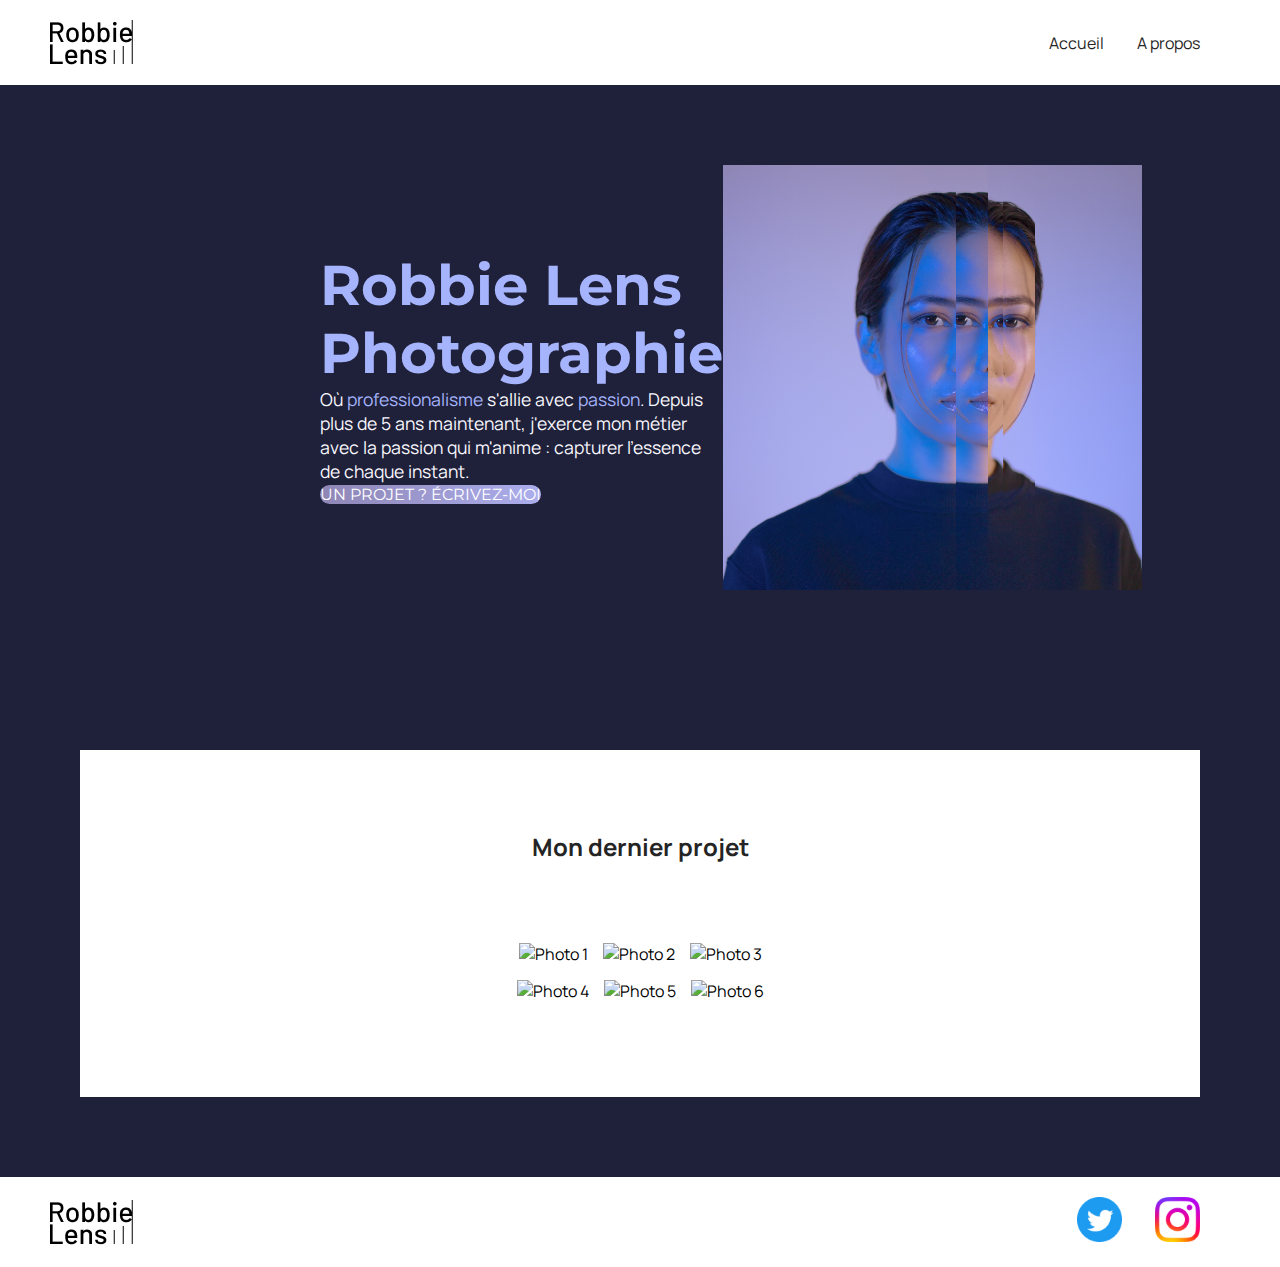
==== index.html @ 8a2fe7ed "Used flexbox to structure navigation bar, footer, home presentation and photo grid" ====
<!DOCTYPE html>
<html lang="fr">

<head>
    <meta charset="utf-8">
    <title>Accueil - Robbie Lens Photographie</title>
    <link href="style.css" rel="stylesheet">
    <link rel="preconnect" href="https://fonts.googleapis.com">
    <link rel="preconnect" href="https://fonts.gstatic.com" crossorigin>
    <link rel="preconnect" href="https://fonts.googleapis.com">
    <link rel="preconnect" href="https://fonts.gstatic.com" crossorigin>
    <link
        href="https://fonts.googleapis.com/css2?family=Manrope:wght@200;300;400;500;600;700;800&family=Montserrat:ital,wght@0,100;0,200;0,300;0,400;0,500;0,600;0,700;0,800;0,900;1,100;1,200;1,300;1,400;1,500;1,600;1,700;1,800;1,900&display=swap"
        rel="stylesheet">
</head>

<body>
    <!-- Ceci est un commentaire  -->
    <header>
        <nav>
            <img src="img/logo.png" alt="Robbie Lens logo">
            <div>
                <a href="index.html">Accueil</a>
                <a href="a-propos.html">A propos</a>
            </div>
        </nav>
    </header>
    <main>
        <section class="home-presentation">
            <div>
                <h1>Robbie Lens Photographie</h1>
                <p>
                    Où <em>professionalisme</em> s'allie avec <em>passion</em>. Depuis
                    plus de 5 ans maintenant, j'exerce mon métier avec la passion
                    qui m'anime : capturer l'essence de chaque instant.
                </p>
                <div>
                    <a class="cta" href="">UN PROJET ? ÉCRIVEZ-MOI</a>
                </div>
            </div>
            <img src="img/robbie-lens.png" alt="Robbie Lens picture" title="This is how I look like">
        </section>
        <section>
            <div class="photo-grid">
                <h2>Mon dernier projet</h2>
                <div>
                    <img src="./img/home/element-1.png" alt="Photo 1" title="Photo 1">
                    <img src="./img/home/element-2.png" alt="Photo 2" title="Photo 2">
                    <img src="./img/home/element-3.png" alt="Photo 3" title="Photo 3">
                </div>
                <div>
                    <img src="./img/home/element-4.png" alt="Photo 4" title="Photo 4">
                    <img src="./img/home/element-5.png" alt="Photo 5" title="Photo 5">
                    <img src="./img/home/element-6.png" alt="Photo 6" title="Photo 6">
                </div>
            </div>
        </section>
    </main>
    <footer>
        <img src="img/logo.png" alt="Robbie Lens logo">
        <div>
            <a target="_blank" href="https://twitter.com/" class="link-icon">
                <img src="img/twitter_circle_blue_logo.png" alt="Twitter logo" title="Jump to Twitter homepage">
            </a>
            <a target="_blank" href="https://www.instagram.com/" class="link-icon">
                <img src="img/instagram_gradient_glyph.png" alt="Instagram logo" title="Jump to Instagram homepage">
            </a>
        </div>
    </footer>
</body>

</html>
---- style.css ----
* {
    margin: 0;
}

body {
    /* Ici on utilise le sélecteur body pour appliquer une police et une taille par défaut pour les éléments */
    font-family: 'Manrope', sans-serif;
    font-size: 1em;
    background-color: #1F2039;
}

header,
footer {
    background-color: white;
    padding: 20px 50px;
    display: flex;
}

.cta {
    font-family: 'Montserrat', sans-serif;
    background: linear-gradient(to right, #8E86B5, #ACAEED);
    color: white;
    border-radius: 50px;
}

.cta:hover {
    background: linear-gradient(to right, #696484, #8788BA);
    text-decoration: none;
}

h1 {
    font-size: 3.5em;
    color: #A5B4FC;
    font-family: 'Montserrat', sans-serif;
}

p,
li {
    font-size: 1.1em;
    color: #F9F8FF;
}

h2 {
    color: #F9F8FF;
}

a {
    color: #242424;
    text-decoration: none;
}

a:hover {
    text-decoration: underline;
}

em {
    color: #A5B4FC;
    font-style: normal;
}

.about-block {
    border-right: 1px solid #A5B4FC;
    border-bottom: 1px solid #A5B4FC;
    padding: 50px;
}

.link-icon img {
    max-height: 45px;
    margin-right: 30px;
}

.link-icon:hover {
    opacity: 0.5;
}

section {
    padding: 80px;
}

.about-block h2 {
    margin-top: 30px;
}

.about-block ul {
    margin-top: 30px;
}

.a-propos-main {
    margin: auto;
    width: 50%
}

nav {
    width: 100%;
}

footer,
nav {
    display: flex;
    flex-direction: row;
    align-items: center;
    justify-content: space-between;
}

nav a {
    margin-right: 30px;
}


.photo-grid {
    background-color: white;
    padding: 80px;
}

.photo-grid h2 {
    color: #242424;
    text-align: center;
    margin-bottom: 80px;
}

.photo-grid div {
    display: flex;
    flex-direction: row;
    gap: 15px;
    justify-content: center;
    margin-bottom: 15px;
}

.home-presentation {
    display: flex;
    flex-direction: row;
    width: 50%;
    align-items: center;
    margin: auto;
}
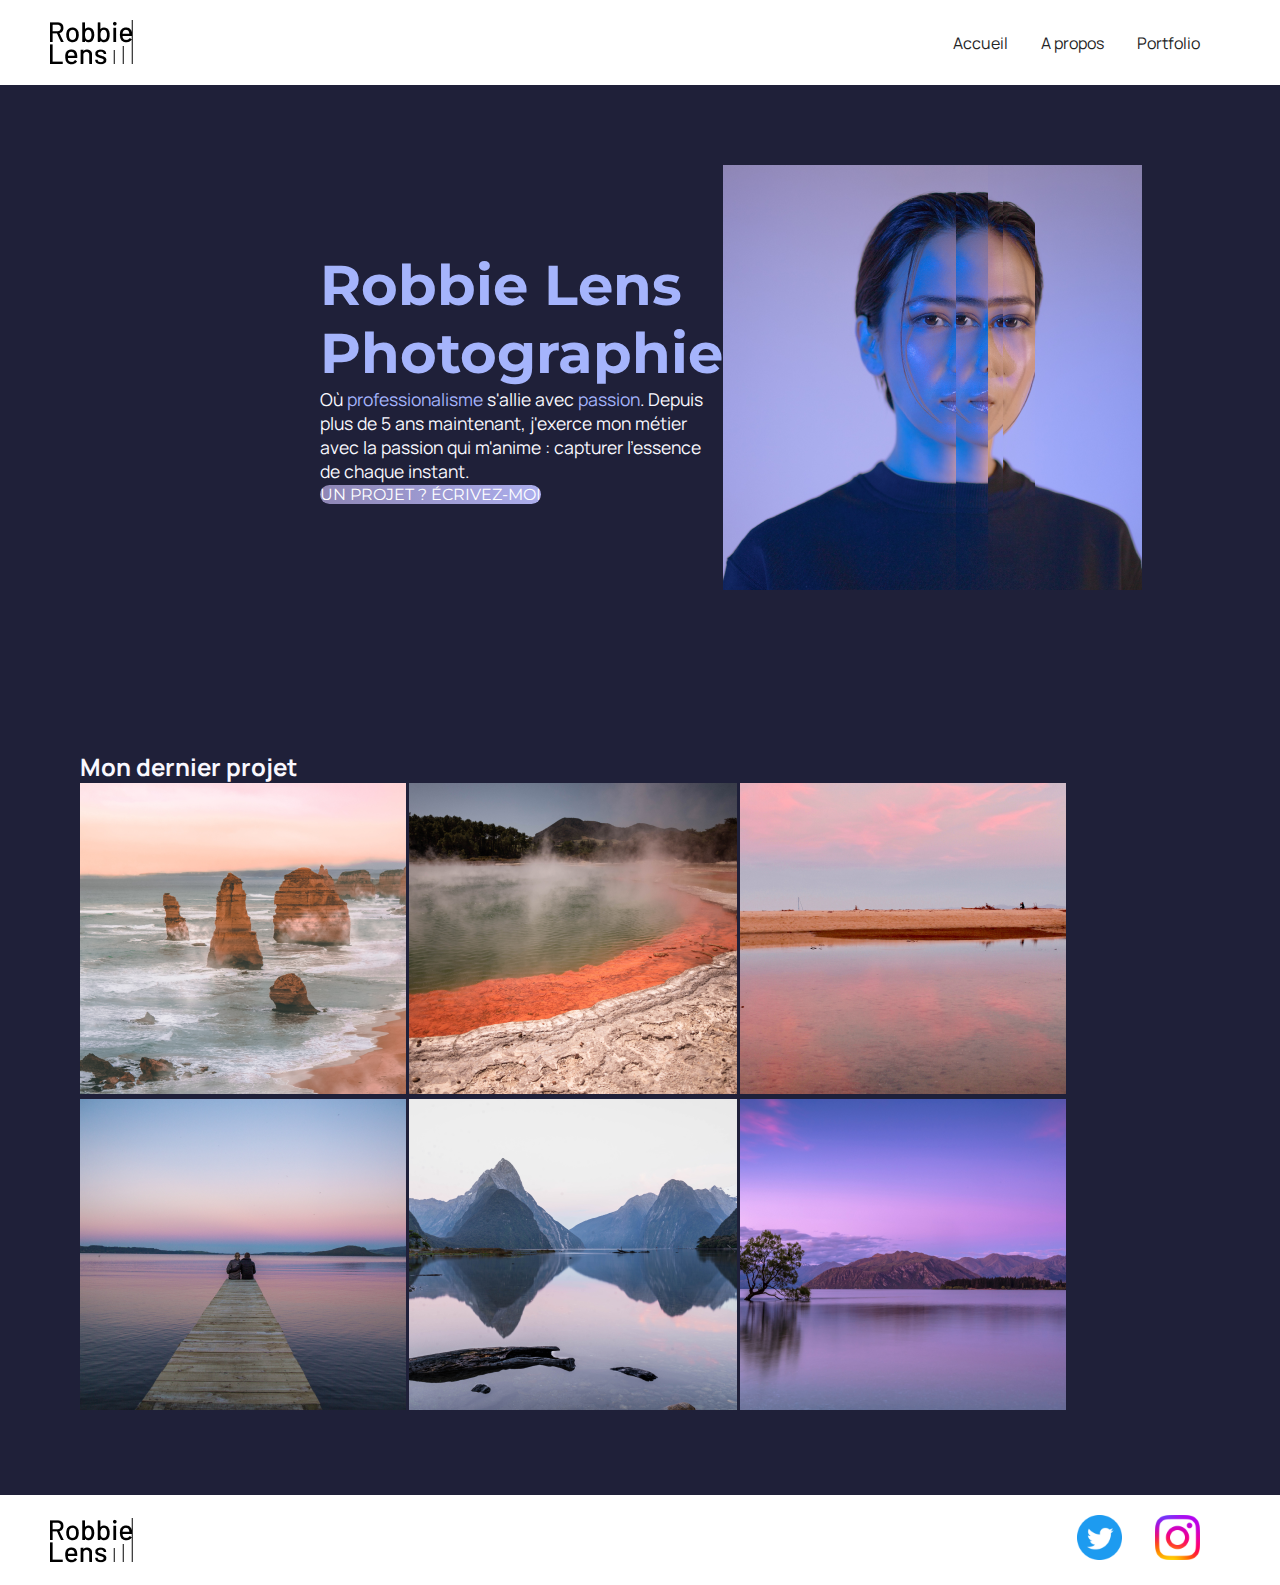
==== commit 9cd44437: "Included links to portfolio in home and a-propos" ====
--- a/index.html
+++ b/index.html
@@ -22,6 +22,7 @@
             <div>
                 <a href="index.html">Accueil</a>
                 <a href="a-propos.html">A propos</a>
+                <a href="portfolio.html">Portfolio</a>
             </div>
         </nav>
     </header>
@@ -41,17 +42,17 @@
             <img src="img/robbie-lens.png" alt="Robbie Lens picture" title="This is how I look like">
         </section>
         <section>
-            <div class="photo-grid">
+            <div class="home-photo-grid">
                 <h2>Mon dernier projet</h2>
                 <div>
-                    <img src="./img/home/element-1.png" alt="Photo 1" title="Photo 1">
-                    <img src="./img/home/element-2.png" alt="Photo 2" title="Photo 2">
-                    <img src="./img/home/element-3.png" alt="Photo 3" title="Photo 3">
+                    <img src="./img/home/element-1.png" alt="Twelve apostles - Australia" title="Twelve apostles - Australia">
+                    <img src="./img/home/element-2.png" alt="Wai-O-Tapu - New Zeland" title="Wai-O-Tapu - New Zeland">
+                    <img src="./img/home/element-3.png" alt="Abel Tasman National Parc - New Zeland" title="Abel Tasman National Parc - New Zeland">
                 </div>
                 <div>
-                    <img src="./img/home/element-4.png" alt="Photo 4" title="Photo 4">
-                    <img src="./img/home/element-5.png" alt="Photo 5" title="Photo 5">
-                    <img src="./img/home/element-6.png" alt="Photo 6" title="Photo 6">
+                    <img src="./img/home/element-4.png" alt="Rotorua Lake - New Zeland" title="Rotorua Lake - New Zeland">
+                    <img src="./img/home/element-5.png" alt="Milford Sound - New Zeland" title="Milford Sound - New Zeland">
+                    <img src="./img/home/element-6.png" alt="Wanaka Lake- New Zeland" title="Wanaka Lake- New Zeland">
                 </div>
             </div>
         </section>
--- a/style.css
+++ b/style.css
@@ -13,7 +13,6 @@
 footer {
     background-color: white;
     padding: 20px 50px;
-    display: flex;
 }
 
 .cta {
@@ -106,7 +105,6 @@
     margin-right: 30px;
 }
 
-
 .photo-grid {
     background-color: white;
     padding: 80px;
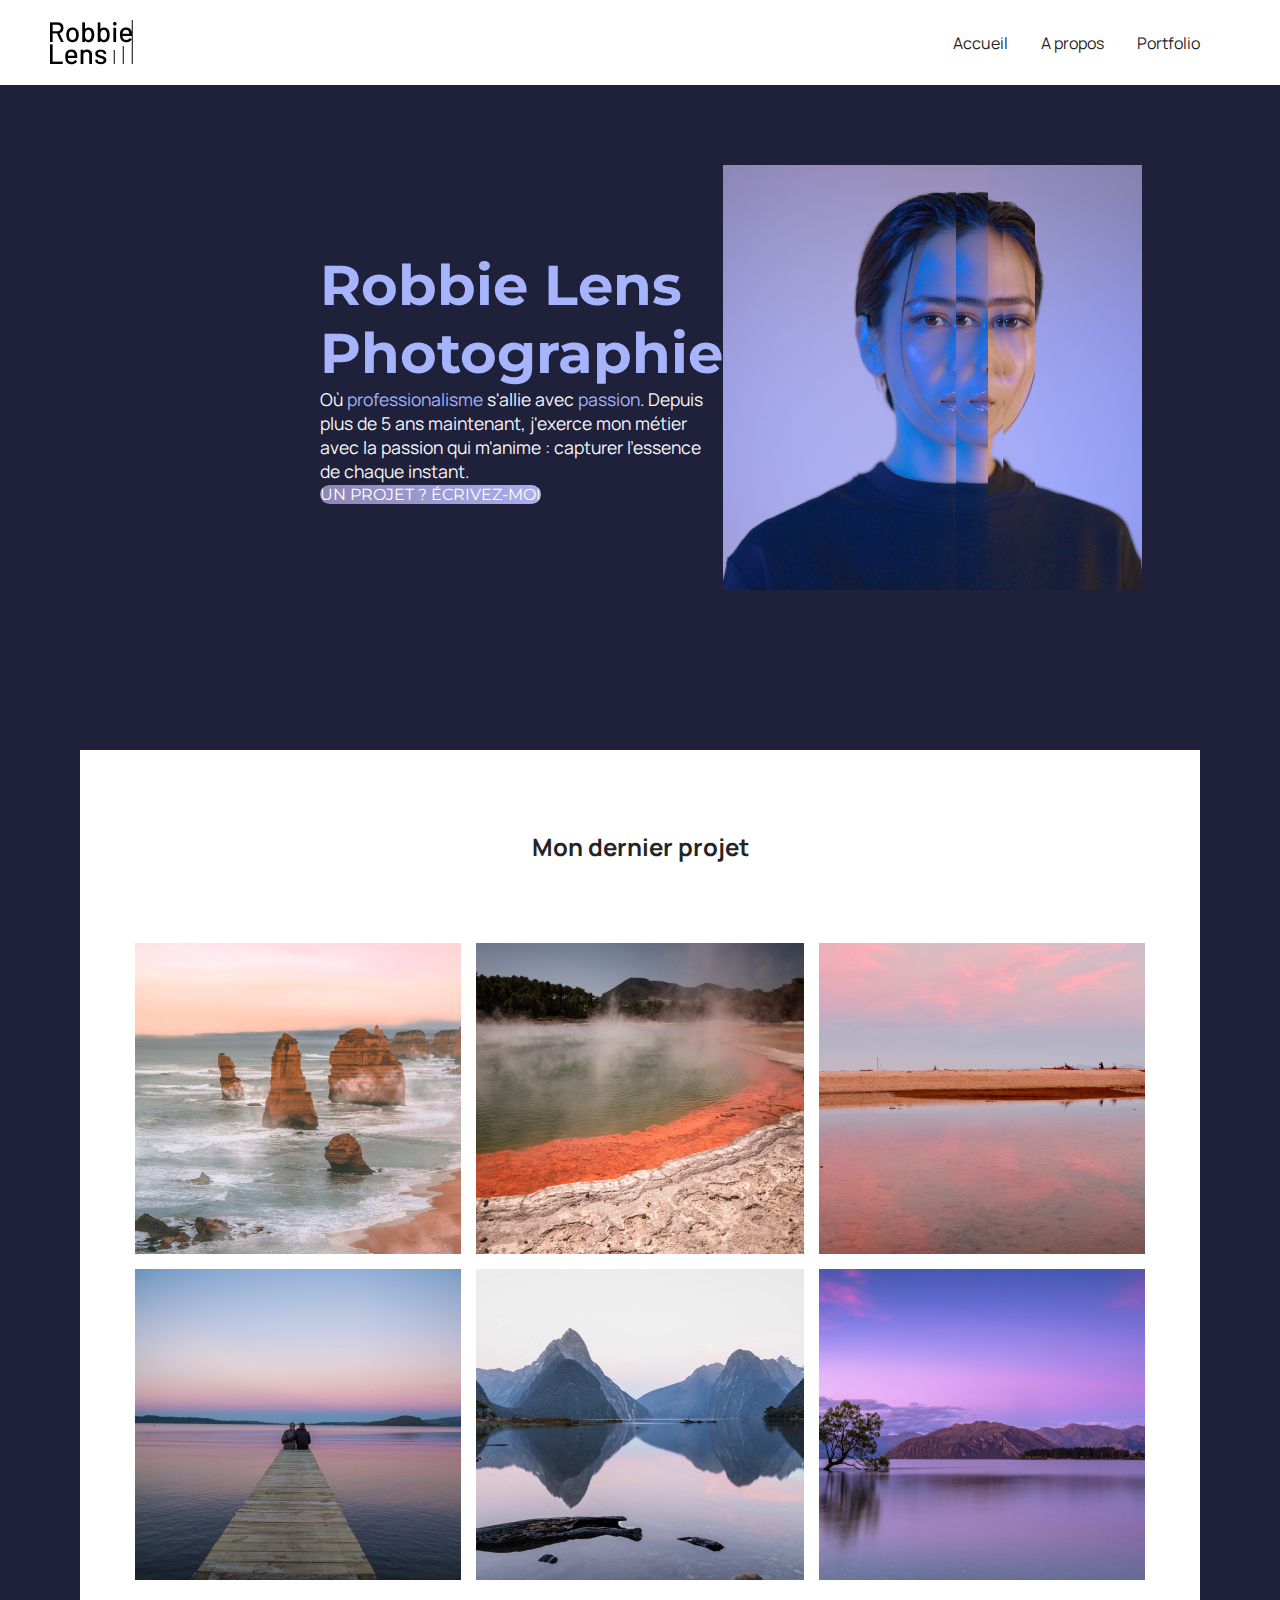
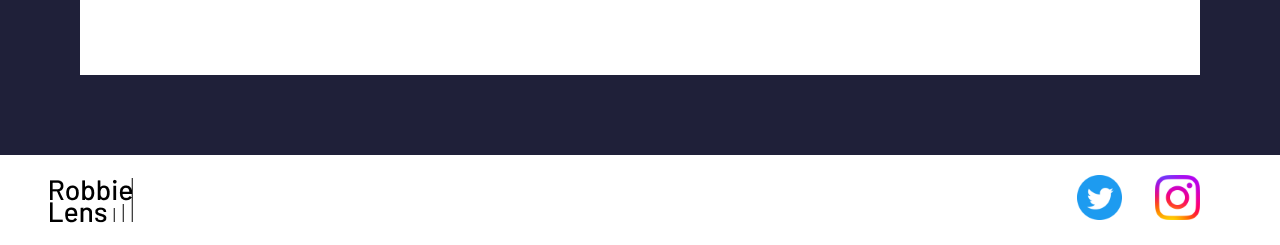
==== commit 14ce9723: "Formatted index and portfolio" ====
--- a/index.html
+++ b/index.html
@@ -45,13 +45,17 @@
             <div class="home-photo-grid">
                 <h2>Mon dernier projet</h2>
                 <div>
-                    <img src="./img/home/element-1.png" alt="Twelve apostles - Australia" title="Twelve apostles - Australia">
+                    <img src="./img/home/element-1.png" alt="Twelve apostles - Australia"
+                        title="Twelve apostles - Australia">
                     <img src="./img/home/element-2.png" alt="Wai-O-Tapu - New Zeland" title="Wai-O-Tapu - New Zeland">
-                    <img src="./img/home/element-3.png" alt="Abel Tasman National Parc - New Zeland" title="Abel Tasman National Parc - New Zeland">
+                    <img src="./img/home/element-3.png" alt="Abel Tasman National Parc - New Zeland"
+                        title="Abel Tasman National Parc - New Zeland">
                 </div>
                 <div>
-                    <img src="./img/home/element-4.png" alt="Rotorua Lake - New Zeland" title="Rotorua Lake - New Zeland">
-                    <img src="./img/home/element-5.png" alt="Milford Sound - New Zeland" title="Milford Sound - New Zeland">
+                    <img src="./img/home/element-4.png" alt="Rotorua Lake - New Zeland"
+                        title="Rotorua Lake - New Zeland">
+                    <img src="./img/home/element-5.png" alt="Milford Sound - New Zeland"
+                        title="Milford Sound - New Zeland">
                     <img src="./img/home/element-6.png" alt="Wanaka Lake- New Zeland" title="Wanaka Lake- New Zeland">
                 </div>
             </div>
--- a/style.css
+++ b/style.css
@@ -105,18 +105,18 @@
     margin-right: 30px;
 }
 
-.photo-grid {
+.home-photo-grid {
     background-color: white;
     padding: 80px;
 }
 
-.photo-grid h2 {
+.home-photo-grid h2 {
     color: #242424;
     text-align: center;
     margin-bottom: 80px;
 }
 
-.photo-grid div {
+.home-photo-grid div {
     display: flex;
     flex-direction: row;
     gap: 15px;
@@ -131,3 +131,35 @@
     align-items: center;
     margin: auto;
 }
+
+.portfolio-section-photos {
+    background-color: white;
+}
+
+.portfolio-section-photos h2 {
+    color: #242424;
+    margin-bottom: 80px;
+}
+
+.landscapes-grid {
+    display: grid;
+    grid-template-columns: repeat(3, 1fr);
+    grid-template-rows: repeat(3, 300px);
+    gap: 15px;
+    margin-bottom: 80px;
+}
+
+.portraits-grid {
+    display: grid;
+    grid-template-columns: repeat(3, 1fr);
+    grid-template-rows: repeat(2, 300px);
+    gap: 15px;
+}
+
+.landscapes-grid img,
+.portraits-grid img {
+    width: 100%;
+    height: 100%;
+    /* Même si vous ne connaissez pas cette propriété, vous en aurez besoin pour permettre aux images de respecter les dimensions de la grid CSS */
+    object-fit: cover;
+}
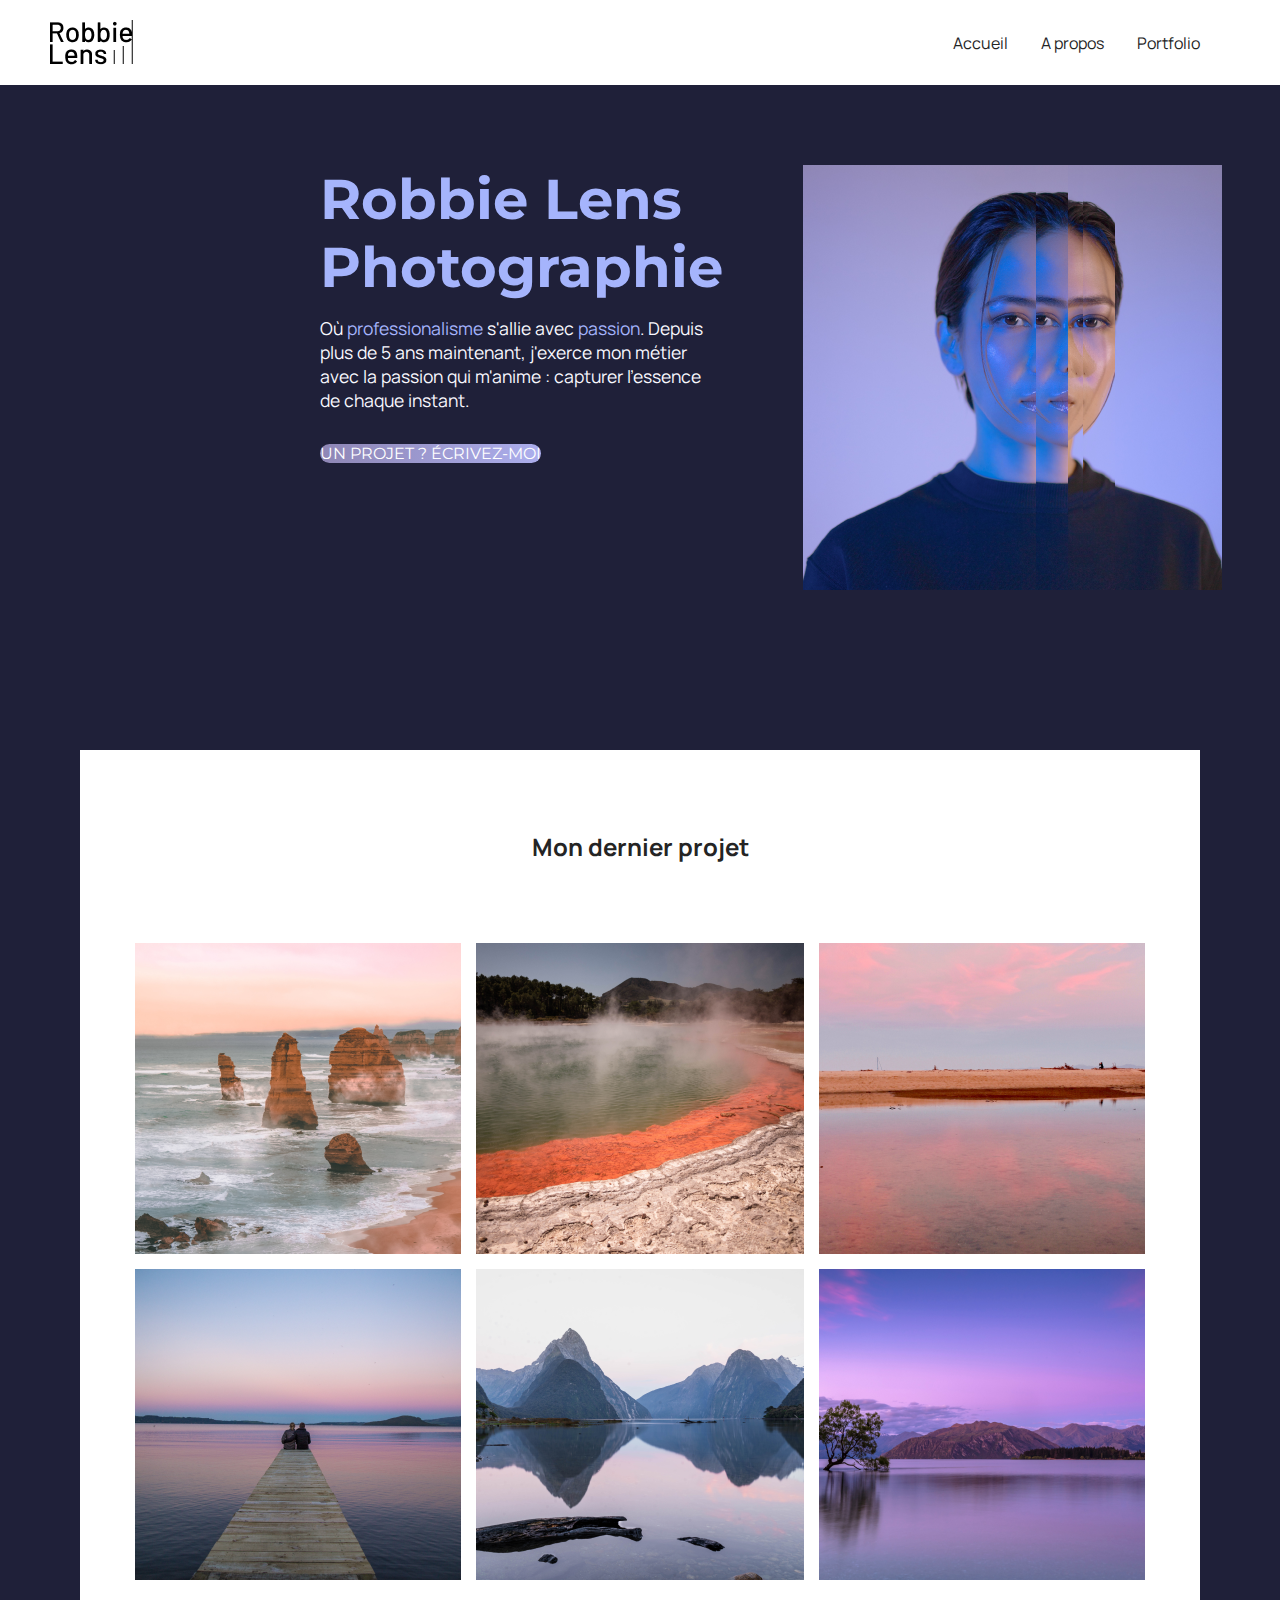
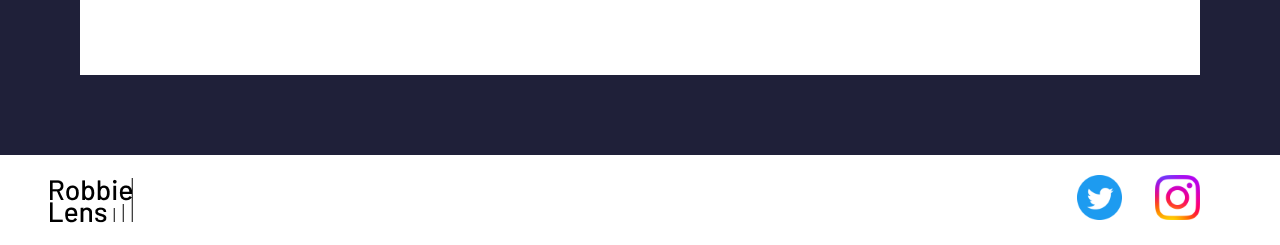
==== commit d141f49d: "Matched scripts and styles to the environment of this chapter" ====
--- a/index.html
+++ b/index.html
@@ -4,9 +4,8 @@
 <head>
     <meta charset="utf-8">
     <title>Accueil - Robbie Lens Photographie</title>
-    <link href="style.css" rel="stylesheet">
-    <link rel="preconnect" href="https://fonts.googleapis.com">
-    <link rel="preconnect" href="https://fonts.gstatic.com" crossorigin>
+    <link href="./style/style.css" rel="stylesheet">
+    <link href="./style/index.css" rel="stylesheet" >
     <link rel="preconnect" href="https://fonts.googleapis.com">
     <link rel="preconnect" href="https://fonts.gstatic.com" crossorigin>
     <link
@@ -35,9 +34,7 @@
                     plus de 5 ans maintenant, j'exerce mon métier avec la passion
                     qui m'anime : capturer l'essence de chaque instant.
                 </p>
-                <div>
-                    <a class="cta" href="">UN PROJET ? ÉCRIVEZ-MOI</a>
-                </div>
+                <a class="cta" href="portfolio.html">UN PROJET ? ÉCRIVEZ-MOI</a>
             </div>
             <img src="img/robbie-lens.png" alt="Robbie Lens picture" title="This is how I look like">
         </section>
--- a/style/style.css
+++ b/style/style.css
@@ -0,0 +1,96 @@
+* {
+    margin: 0;
+}
+
+body {
+    /* Ici on utilise le sélecteur body pour appliquer une police et une taille par défaut pour les éléments */
+    font-family: 'Manrope', sans-serif;
+    font-size: 1em;
+    background-color: #1F2039;
+}
+
+header,
+footer {
+    background-color: white;
+    padding: 20px 50px;
+}
+
+.cta {
+    font-family: 'Montserrat', sans-serif;
+    background: linear-gradient(to right, #8E86B5, #ACAEED);
+    color: white;
+    border-radius: 50px;
+}
+
+.cta:hover {
+    background: linear-gradient(to right, #696484, #8788BA);
+    text-decoration: none;
+}
+
+h1 {
+    font-size: 3.5em;
+    color: #A5B4FC;
+    font-family: 'Montserrat', sans-serif;
+}
+
+p,
+li {
+    font-size: 1.1em;
+    color: #F9F8FF;
+}
+
+h2 {
+    color: #F9F8FF;
+}
+
+a {
+    color: #242424;
+    text-decoration: none;
+}
+
+a:hover {
+    text-decoration: underline;
+}
+
+em {
+    color: #A5B4FC;
+    font-style: normal;
+}
+
+.link-icon img {
+    max-height: 45px;
+    margin-right: 30px;
+}
+
+.link-icon:hover {
+    opacity: 0.5;
+}
+
+section {
+    padding: 80px;
+}
+
+nav {
+    width: 100%;
+}
+
+footer,
+nav {
+    display: flex;
+    flex-direction: row;
+    align-items: center;
+    justify-content: space-between;
+}
+
+nav a {
+    margin-right: 30px;
+}
+
+.portfolio-section-photos {
+    background-color: white;
+}
+
+.portfolio-section-photos h2 {
+    color: #242424;
+    margin-bottom: 80px;
+}--- a/style/index.css
+++ b/style/index.css
@@ -0,0 +1,38 @@
+.home-photo-grid {
+    background-color: white;
+    padding: 80px;
+}
+
+.home-photo-grid h2 {
+    color: #242424;
+    text-align: center;
+    margin-bottom: 80px;
+}
+
+.home-photo-grid div {
+    display: flex;
+    flex-direction: row;
+    gap: 15px;
+    justify-content: center;
+    margin-bottom: 15px;
+}
+
+.home-presentation {
+    display: flex;
+    flex-direction: row;
+    width: 50%;
+    align-items: flex-start;
+    margin: auto;
+}
+
+.home-presentation h1 {
+    margin-bottom: 15px;
+}
+
+.home-presentation p {
+    margin-bottom: 30px;
+}
+
+.home-presentation div {
+    padding-right: 80px;
+}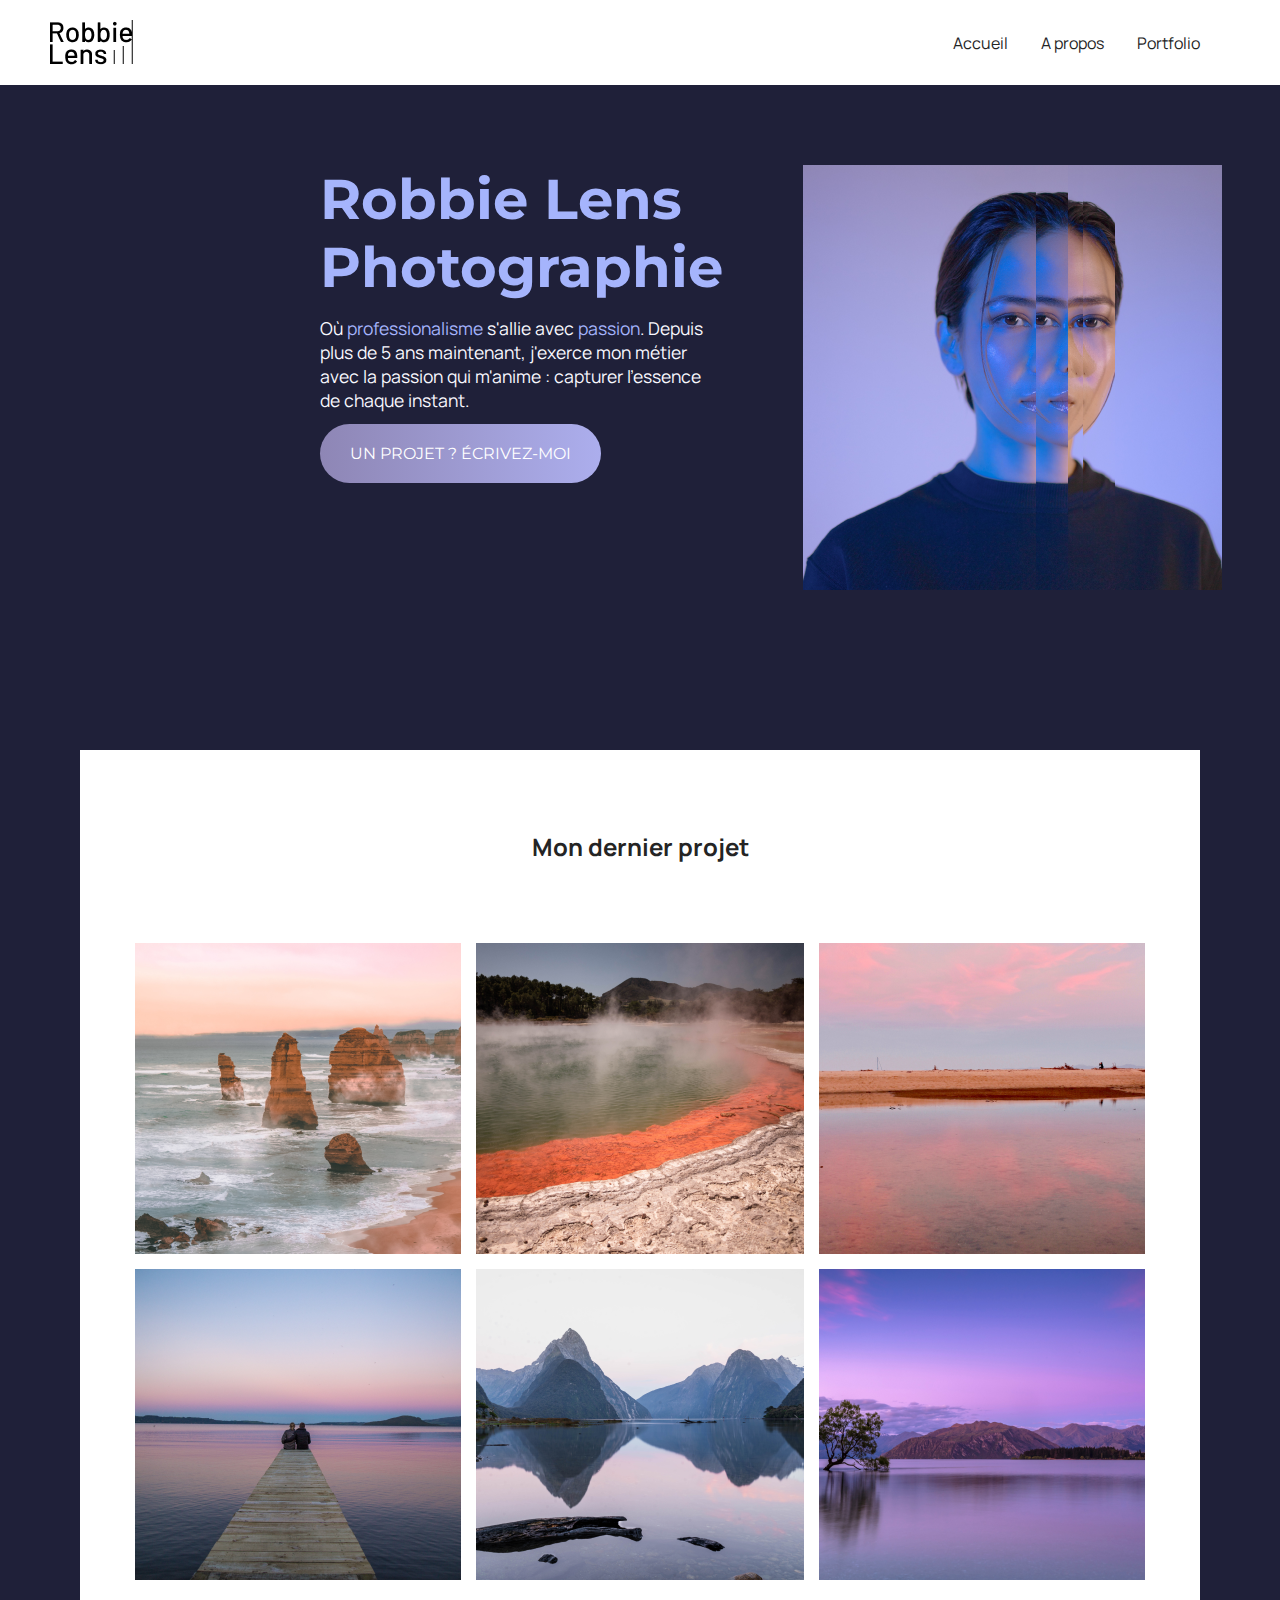
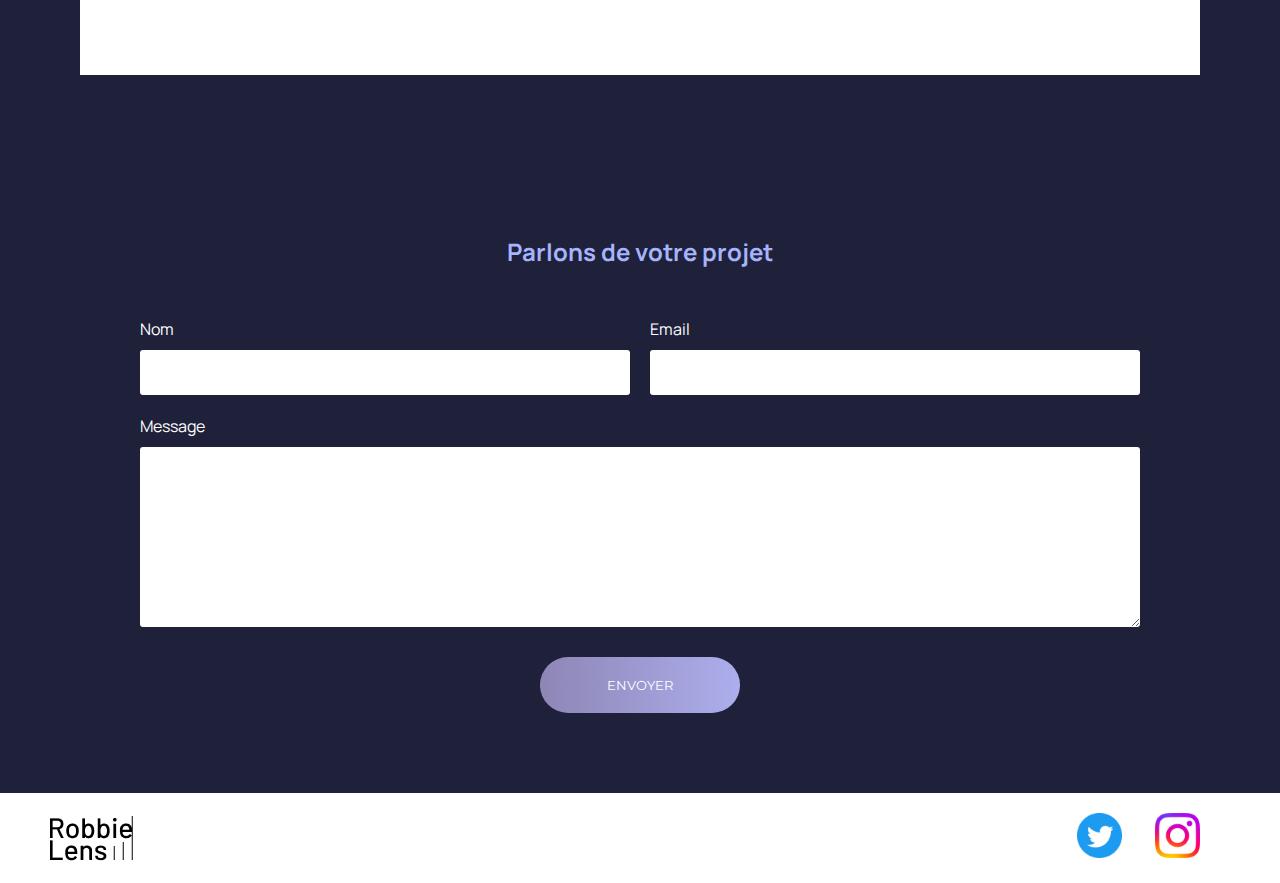
==== commit a1129bb8: "Added contact form with name, email and message and a send button (inactive) to the homepage" ====
--- a/index.html
+++ b/index.html
@@ -34,7 +34,7 @@
                     plus de 5 ans maintenant, j'exerce mon métier avec la passion
                     qui m'anime : capturer l'essence de chaque instant.
                 </p>
-                <a class="cta" href="portfolio.html">UN PROJET ? ÉCRIVEZ-MOI</a>
+                <a class="cta" href="#contact-me">UN PROJET ? ÉCRIVEZ-MOI</a>
             </div>
             <img src="img/robbie-lens.png" alt="Robbie Lens picture" title="This is how I look like">
         </section>
@@ -57,6 +57,24 @@
                 </div>
             </div>
         </section>
+        <section id="contact-me" class="contact-section">
+            <h2>Parlons de votre projet</h2>
+            <form method="get" action="">
+                <div class="form-contact-info">
+                    <div class="form-column">
+                        <label for="name-field">Nom</label>
+                        <input type="text" name="nom" id="name-field">
+                    </div>
+                    <div class="form-column">
+                        <label for="email-field">Email</label>
+                        <input type="email" name="email" id="email-field">
+                    </div>
+                </div>
+                    <label for="message-field">Message</label>
+                    <textarea name="message" id="message-field" rows="10"></textarea>
+                <input class="cta" type="submit" value="ENVOYER">
+            </form>
+        </section>
     </main>
     <footer>
         <img src="img/logo.png" alt="Robbie Lens logo">
--- a/style/style.css
+++ b/style/style.css
@@ -20,6 +20,7 @@
     background: linear-gradient(to right, #8E86B5, #ACAEED);
     color: white;
     border-radius: 50px;
+    padding: 20px 30px;
 }
 
 .cta:hover {
@@ -85,12 +86,3 @@
 nav a {
     margin-right: 30px;
 }
-
-.portfolio-section-photos {
-    background-color: white;
-}
-
-.portfolio-section-photos h2 {
-    color: #242424;
-    margin-bottom: 80px;
-}--- a/style/index.css
+++ b/style/index.css
@@ -35,4 +35,48 @@
 
 .home-presentation div {
     padding-right: 80px;
-}+}
+
+.contact-section h2 {
+    color: #a5b4fc;
+    text-align: center;
+    margin-bottom: 50px;
+}
+
+form {
+    display: flex;
+    flex-direction: column;
+    max-width: 1000px;
+    color: white;
+    margin: auto;
+}
+
+.form-column {
+    display: flex;
+    flex-direction: column;
+    margin-bottom: 20px;
+    flex: 1;
+}
+
+.form-contact-info {
+    display: flex;
+    flex-direction: row;
+    gap: 20px;
+}
+
+label {
+    margin-bottom: 10px;
+}
+
+input,
+textarea {
+    padding: 15px;
+    border-radius: 3px;
+    border: none;
+}
+
+input[type="submit"] {
+    width: 200px;
+    margin: auto;
+    margin-top: 30px;
+}
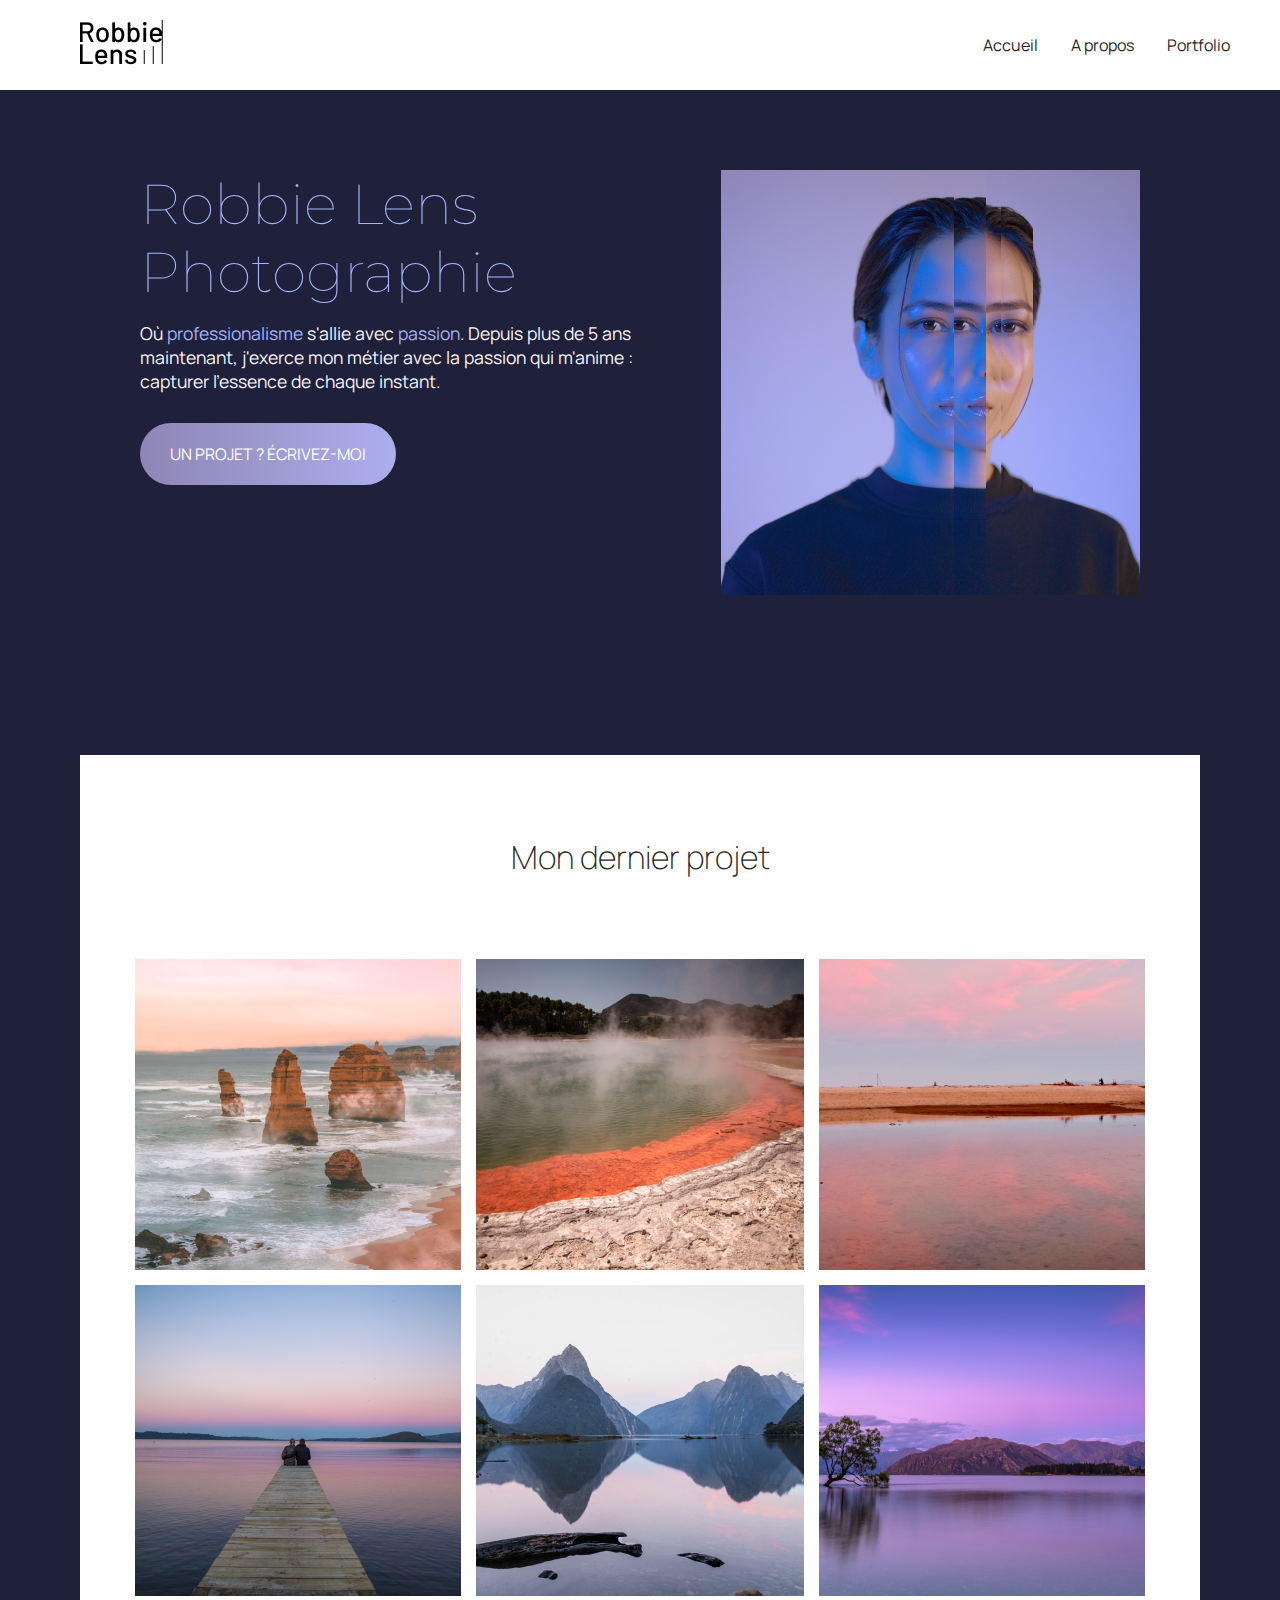
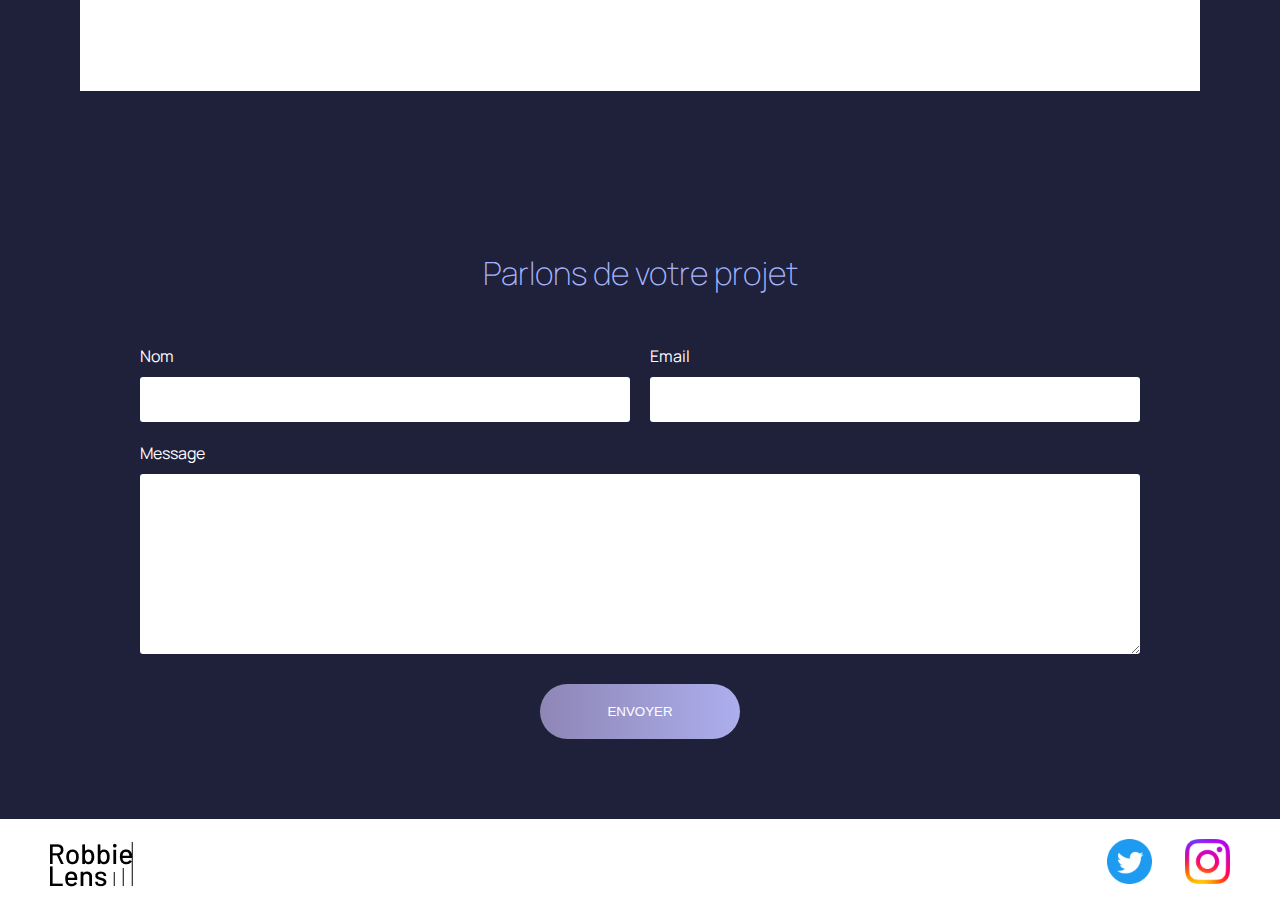
==== commit dc0c0568: "Responsive pages using media queries, fixed homepage link icon issue and pricing section class issue" ====
--- a/index.html
+++ b/index.html
@@ -17,7 +17,9 @@
     <!-- Ceci est un commentaire  -->
     <header>
         <nav>
-            <img src="img/logo.png" alt="Robbie Lens logo">
+            <a href="index.html" class="link-icon">
+                <img src="img/logo.png" alt="Robbie Lens logo" title="CLick here to jump back to my homepage">
+            </a>
             <div>
                 <a href="index.html">Accueil</a>
                 <a href="a-propos.html">A propos</a>
--- a/style/style.css
+++ b/style/style.css
@@ -16,7 +16,7 @@
 }
 
 .cta {
-    font-family: 'Montserrat', sans-serif;
+    display: inline-block;
     background: linear-gradient(to right, #8E86B5, #ACAEED);
     color: white;
     border-radius: 50px;
@@ -30,6 +30,7 @@
 
 h1 {
     font-size: 3.5em;
+    font-weight: lighter;
     color: #A5B4FC;
     font-family: 'Montserrat', sans-serif;
 }
@@ -41,7 +42,9 @@
 }
 
 h2 {
-    color: #F9F8FF;
+    color: #F9F8FF; 
+    font-size: 2em;
+    font-weight: lighter;
 }
 
 a {
@@ -58,9 +61,12 @@
     font-style: normal;
 }
 
+.link-icon {
+    margin-left: 30px;
+}
+
 .link-icon img {
     max-height: 45px;
-    margin-right: 30px;
 }
 
 .link-icon:hover {
@@ -84,5 +90,34 @@
 }
 
 nav a {
-    margin-right: 30px;
+    margin-left: 30px;
 }
+
+@media screen and (max-width: 996px) {
+    h1{
+        font-size: 2em;
+    }
+
+    header nav {
+        flex-direction: column;
+        justify-content: center;
+        align-items: center;
+    }
+
+    header nav img {
+        margin-bottom: 20px;
+    }
+
+    section {
+        padding: 50px 20px;
+    }
+
+    header,
+    footer {
+        padding: 20px 20px;
+    }
+
+    nav a {
+        margin: 0 10px;
+    }
+}
--- a/style/index.css
+++ b/style/index.css
@@ -20,7 +20,7 @@
 .home-presentation {
     display: flex;
     flex-direction: row;
-    width: 50%;
+    max-width: 1000px;
     align-items: flex-start;
     margin: auto;
 }
@@ -55,7 +55,8 @@
     display: flex;
     flex-direction: column;
     margin-bottom: 20px;
-    flex: 1;
+    flex: 1; /* equivalent to flex: 1 0 100% with values flex-grow flex-shrink flex-basis
+    flex-grow (occupy space as possible), flex-shrink (shrink if space is smaller), flex-basis (default size) */
 }
 
 .form-contact-info {
@@ -80,3 +81,44 @@
     margin: auto;
     margin-top: 30px;
 }
+
+@media screen and (max-width: 996px) {
+    .form-contact-info {
+        flex-direction: column;
+    }
+
+    .home-presentation {
+        flex-direction: column;
+        justify-content: center;
+        align-items: center;
+    }
+
+    .home-presentation div {
+        padding-right: 0;
+        text-align: center;
+        order: 2;
+    }
+
+    .home-presentation img {
+        order: 1;
+        margin-bottom: 20px;
+        width: 100%;
+    }
+
+    .home-photo-grid {
+        padding: 20px;
+    }
+
+    .home-photo-grid div {
+        flex-direction: column;
+    }
+
+    .contact-section {
+        padding: 50px 20px;
+    }
+
+    .form-contact-info {
+        flex-direction: column;
+        gap: 0;
+    }
+}
